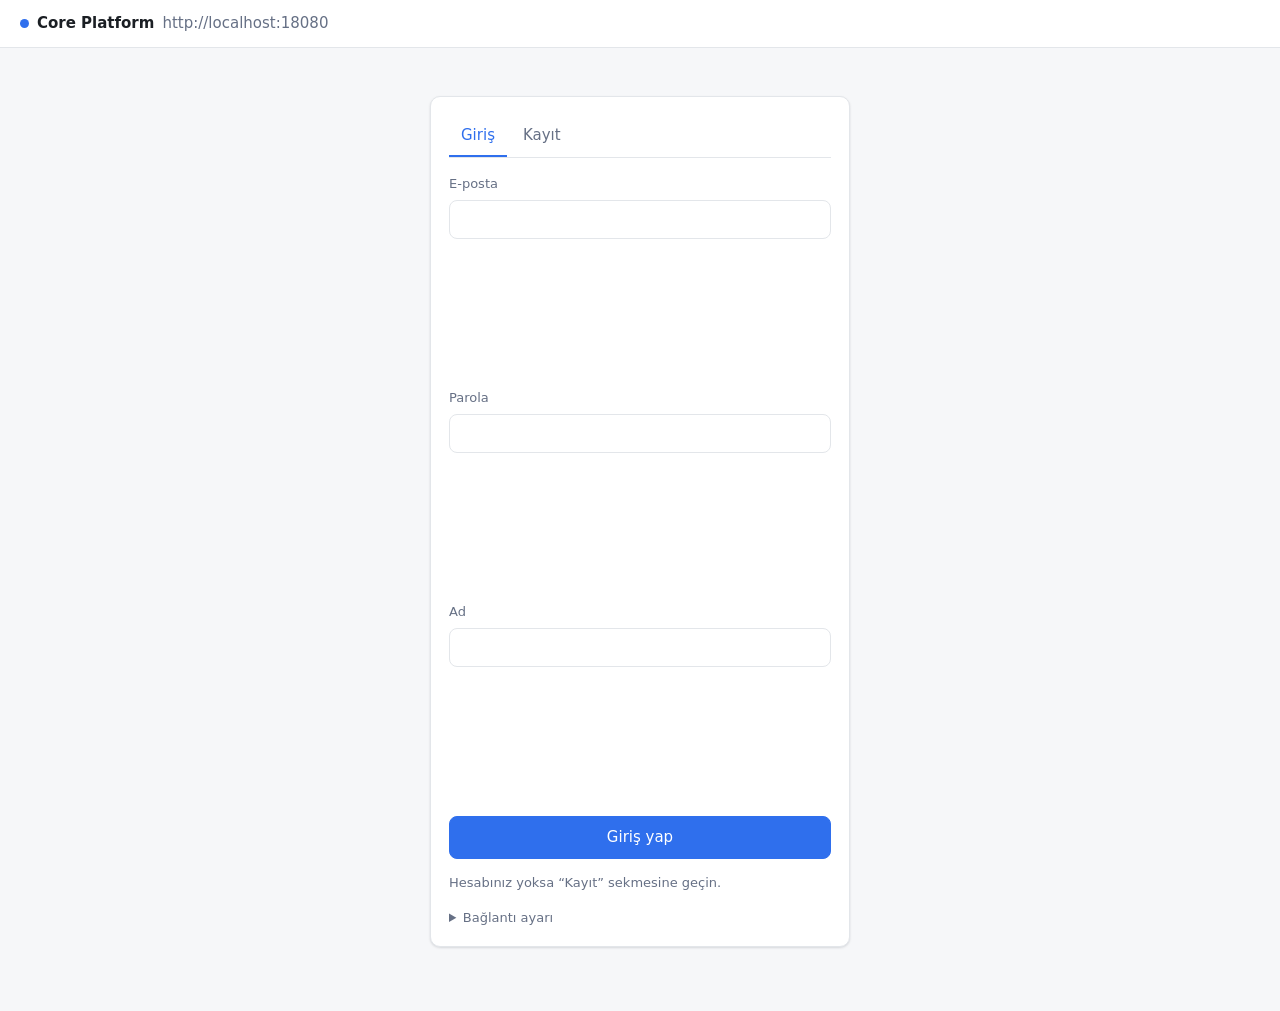
==== web/index.html @ a214d49a "feat(web): add a build-free administration UI Three static files and a browser. No package manager, " ====
<!doctype html>
<html lang="tr">
<head>
  <meta charset="utf-8">
  <meta name="viewport" content="width=device-width, initial-scale=1">
  <title>Core Platform — Yönetim</title>
  <link rel="stylesheet" href="styles.css">
</head>
<body>
  <header class="topbar">
    <div class="brand">
      <span class="dot" aria-hidden="true"></span>
      <strong>Core Platform</strong>
      <span class="muted" id="api-label"></span>
    </div>
    <div class="topbar-right">
      <span class="muted" id="whoami"></span>
      <button class="btn ghost" id="logout" hidden>Çıkış</button>
    </div>
  </header>

  <main>
    <!-- Login / register -->
    <section id="auth-view" class="card narrow" hidden>
      <div class="tabs" role="tablist">
        <button class="tab active" data-auth="login" role="tab">Giriş</button>
        <button class="tab" data-auth="register" role="tab">Kayıt</button>
      </div>

      <form id="auth-form" class="stack" novalidate>
        <label>
          E-posta
          <input type="email" name="email" autocomplete="username" required>
        </label>
        <label>
          Parola
          <input type="password" name="password" autocomplete="current-password" minlength="10" required>
        </label>
        <label class="register-only" hidden>
          Ad
          <input type="text" name="name" autocomplete="name">
        </label>
        <button class="btn primary" type="submit" id="auth-submit">Giriş yap</button>
        <p class="hint" id="auth-hint">Hesabınız yoksa “Kayıt” sekmesine geçin.</p>
      </form>

      <details class="advanced">
        <summary>Bağlantı ayarı</summary>
        <label>
          API adresi
          <input type="url" id="api-base" placeholder="http://localhost:18080">
        </label>
      </details>
    </section>

    <!-- Signed in -->
    <section id="app-view" hidden>
      <div class="card orgbar">
        <label class="grow">
          İşletme
          <select id="org-select"></select>
        </label>
        <button class="btn" id="new-org-toggle" type="button">+ Yeni işletme</button>
      </div>

      <form id="new-org-form" class="card stack" hidden>
        <div class="row">
          <label class="grow">
            Ad
            <input type="text" name="name" required placeholder="Örnek Kuaför">
          </label>
          <label class="grow">
            Slug
            <input type="text" name="slug" required placeholder="ornek-kuafor" pattern="[a-z0-9][a-z0-9-]*">
          </label>
        </div>
        <div class="row">
          <button class="btn primary" type="submit">Oluştur</button>
          <button class="btn ghost" type="button" id="new-org-cancel">Vazgeç</button>
        </div>
      </form>

      <div id="org-meta" class="card muted" hidden></div>

      <nav class="tabs tabs--main" id="tabs" hidden>
        <button class="tab active" data-tab="general" type="button">Genel</button>
        <button class="tab" data-tab="branches" type="button">Şubeler</button>
        <button class="tab" data-tab="members" type="button">Ekip</button>
        <button class="tab" data-tab="catalog" type="button">Katalog</button>
        <button class="tab" data-tab="notifications" type="button">Bildirimler</button>
      </nav>

      <div id="panel" class="panel"></div>
    </section>

    <div id="toast" class="toast" hidden></div>
  </main>

  <script src="app.js" type="module"></script>
</body>
</html>
---- web/styles.css ----
:root {
  --bg: #f6f7f9;
  --surface: #ffffff;
  --border: #e3e6ea;
  --text: #1b1f24;
  --muted: #667085;
  --accent: #2f6fed;
  --accent-dark: #2456be;
  --danger: #c8342b;
  --ok: #157f4b;
  --radius: 10px;
  --shadow: 0 1px 2px rgba(16, 24, 40, .06), 0 1px 3px rgba(16, 24, 40, .08);
}

* { box-sizing: border-box; }

body {
  margin: 0;
  background: var(--bg);
  color: var(--text);
  font: 15px/1.5 system-ui, -apple-system, "Segoe UI", Roboto, sans-serif;
}

h3 { margin: 0 0 12px; font-size: 15px; letter-spacing: .01em; }

/* ---------------------------------------------------------------- top bar */
.topbar {
  display: flex;
  align-items: center;
  justify-content: space-between;
  gap: 16px;
  padding: 12px 20px;
  background: var(--surface);
  border-bottom: 1px solid var(--border);
  position: sticky;
  top: 0;
  z-index: 10;
}

.brand { display: flex; align-items: center; gap: 8px; }
.brand .dot {
  width: 9px; height: 9px; border-radius: 50%;
  background: var(--accent);
}
.topbar-right { display: flex; align-items: center; gap: 12px; }

/* ------------------------------------------------------------------ layout */
main {
  max-width: 1080px;
  margin: 24px auto 64px;
  padding: 0 20px;
}

.card {
  background: var(--surface);
  border: 1px solid var(--border);
  border-radius: var(--radius);
  box-shadow: var(--shadow);
  padding: 18px;
}

.card.narrow { max-width: 420px; margin: 48px auto; }

.grid {
  display: grid;
  grid-template-columns: 1.4fr 1fr;
  gap: 16px;
  align-items: start;
}

@media (max-width: 840px) {
  .grid { grid-template-columns: 1fr; }
}

.stack { display: flex; flex-direction: column; gap: 14px; }
.stack > .card + .card { margin-top: 16px; }

.row { display: flex; gap: 12px; flex-wrap: wrap; align-items: flex-end; }
.grow { flex: 1 1 200px; }

.orgbar { display: flex; gap: 12px; align-items: flex-end; margin-bottom: 16px; }

/* ------------------------------------------------------------------ forms */
label {
  display: flex;
  flex-direction: column;
  gap: 6px;
  font-size: 13px;
  color: var(--muted);
  flex: 1 1 200px;
}

label.check {
  flex-direction: row;
  align-items: center;
  gap: 8px;
  color: var(--text);
  font-size: 14px;
}

input, select, textarea {
  font: inherit;
  color: var(--text);
  background: #fff;
  border: 1px solid var(--border);
  border-radius: 8px;
  padding: 9px 11px;
  width: 100%;
}

input:focus, select:focus, textarea:focus {
  outline: 2px solid rgba(47, 111, 237, .28);
  border-color: var(--accent);
}

input:disabled, select:disabled, textarea:disabled {
  background: #f3f4f6;
  color: var(--muted);
}

textarea { resize: vertical; }

/* ------------------------------------------------------------------ buttons */
.btn {
  font: inherit;
  border: 1px solid var(--border);
  background: #fff;
  color: var(--text);
  border-radius: 8px;
  padding: 9px 14px;
  cursor: pointer;
  white-space: nowrap;
}

.btn:hover { border-color: #cfd4db; }
.btn.primary { background: var(--accent); border-color: var(--accent); color: #fff; }
.btn.primary:hover { background: var(--accent-dark); }
.btn.ghost { background: transparent; }
.btn.danger { color: var(--danger); border-color: #f0c8c5; }
.btn.small { padding: 5px 9px; font-size: 13px; }
.btn:disabled { opacity: .55; cursor: not-allowed; }

/* -------------------------------------------------------------------- tabs */
.tabs {
  display: flex;
  gap: 4px;
  border-bottom: 1px solid var(--border);
  margin-bottom: 16px;
}

.tab {
  font: inherit;
  background: none;
  border: none;
  border-bottom: 2px solid transparent;
  padding: 9px 12px;
  cursor: pointer;
  color: var(--muted);
}

.tab:hover { color: var(--text); }
.tab.active { color: var(--accent); border-bottom-color: var(--accent); }

.tabs--main { margin: 0 0 16px; }

/* ------------------------------------------------------------------- table */
.table { width: 100%; border-collapse: collapse; }
.table th, .table td {
  text-align: left;
  padding: 10px 8px;
  border-bottom: 1px solid var(--border);
  vertical-align: middle;
}
.table th { font-size: 12px; text-transform: uppercase; letter-spacing: .04em; color: var(--muted); }
.table tr:last-child td { border-bottom: none; }
.table td.actions { display: flex; gap: 6px; justify-content: flex-end; }

/* ------------------------------------------------------------------- misc */
.muted { color: var(--muted); }
.small-text { font-size: 12px; }
.hint { margin: 0; font-size: 13px; color: var(--muted); }
.error { color: var(--danger); margin: 0 0 8px; }
.loading { padding: 24px; text-align: center; color: var(--muted); }

#org-meta {
  display: flex;
  gap: 18px;
  flex-wrap: wrap;
  margin-bottom: 16px;
  padding: 12px 18px;
  font-size: 13px;
}

.chips { display: flex; flex-wrap: wrap; gap: 6px; margin-bottom: 10px; }
.chip {
  font-size: 12px;
  background: #eef3ff;
  color: var(--accent-dark);
  border-radius: 999px;
  padding: 3px 9px;
}

.list { list-style: none; margin: 0; padding: 0; }
.list li { padding: 10px 0; border-bottom: 1px solid var(--border); }
.list li:last-child { border-bottom: none; }

.advanced { margin-top: 16px; font-size: 13px; color: var(--muted); }
.advanced summary { cursor: pointer; }
.advanced label { margin-top: 10px; }

/* ------------------------------------------------------------------ toast */
.toast {
  position: fixed;
  bottom: 24px;
  left: 50%;
  transform: translateX(-50%);
  padding: 11px 18px;
  border-radius: 8px;
  background: #23272f;
  color: #fff;
  box-shadow: 0 8px 24px rgba(16, 24, 40, .22);
  max-width: 90vw;
}
.toast.ok { background: var(--ok); }
.toast.error { background: var(--danger); }
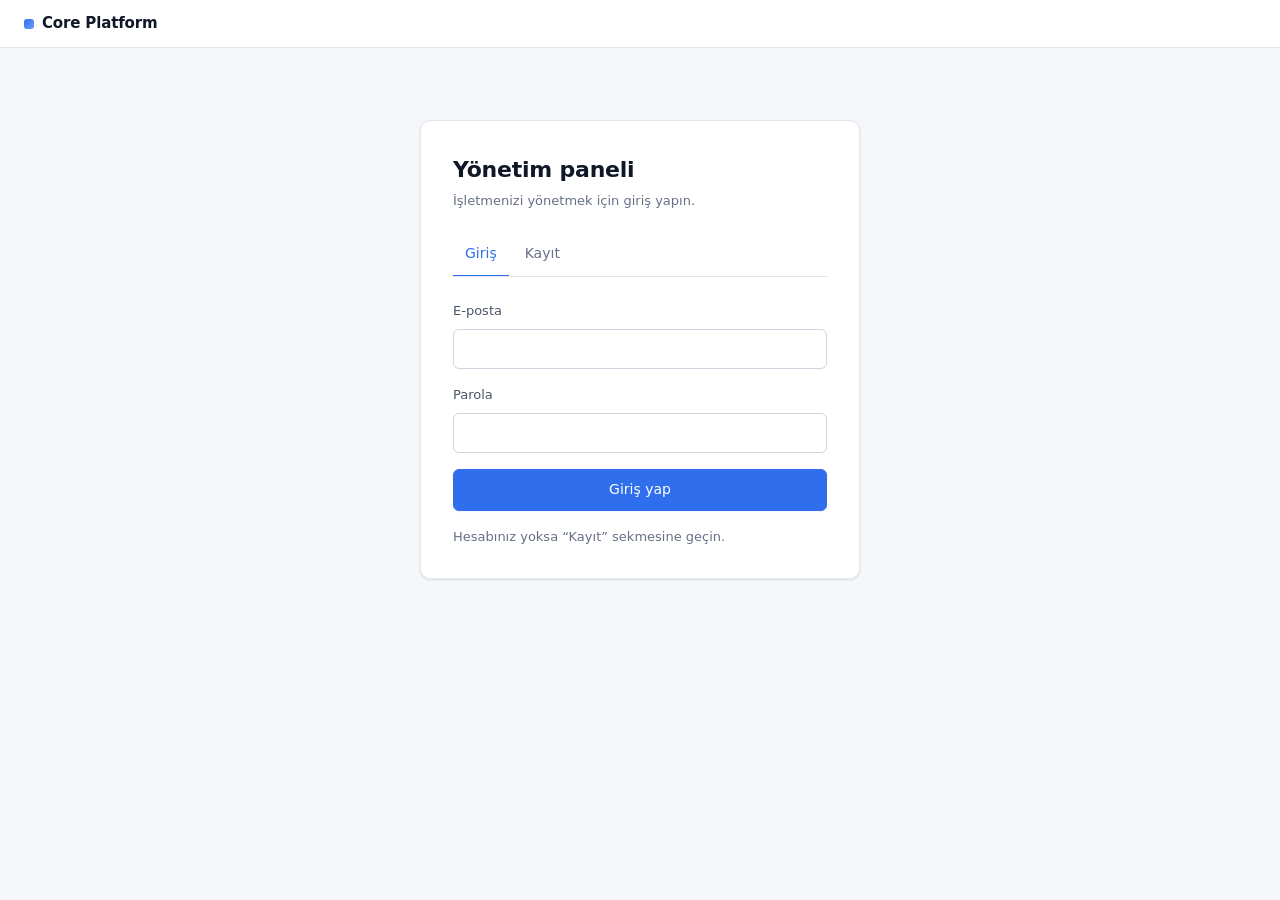
==== commit 211d8f1a: "feat(web): make the admin UI presentation-ready Five real defects surfaced the moment the panel was " ====
--- a/web/index.html
+++ b/web/index.html
@@ -4,33 +4,42 @@
   <meta charset="utf-8">
   <meta name="viewport" content="width=device-width, initial-scale=1">
   <title>Core Platform — Yönetim</title>
+  <meta name="description" content="İşletme, şube, ekip ve katalog yönetimi.">
+  <meta name="color-scheme" content="light">
+  <meta name="theme-color" content="#ffffff">
+  <link rel="icon" href="data:image/svg+xml,%3Csvg xmlns='http://www.w3.org/2000/svg' viewBox='0 0 32 32'%3E%3Crect width='32' height='32' rx='8' fill='%232f6fed'/%3E%3Cpath d='M10 21V11h4.2c2.6 0 4.3 1.2 4.3 3.3 0 1.5-.8 2.5-2.2 3l2.7 3.7h-2.8l-2.3-3.3H12V21z' fill='white'/%3E%3C/svg%3E">
   <link rel="stylesheet" href="styles.css">
 </head>
 <body>
+  <a class="skip-link" href="#main">İçeriğe geç</a>
+
   <header class="topbar">
     <div class="brand">
       <span class="dot" aria-hidden="true"></span>
       <strong>Core Platform</strong>
-      <span class="muted" id="api-label"></span>
+      <span class="muted" id="api-label" hidden></span>
     </div>
     <div class="topbar-right">
       <span class="muted" id="whoami"></span>
-      <button class="btn ghost" id="logout" hidden>Çıkış</button>
+      <button class="btn ghost" id="logout" type="button" hidden>Çıkış</button>
     </div>
   </header>
 
-  <main>
-    <!-- Login / register -->
-    <section id="auth-view" class="card narrow" hidden>
-      <div class="tabs" role="tablist">
-        <button class="tab active" data-auth="login" role="tab">Giriş</button>
-        <button class="tab" data-auth="register" role="tab">Kayıt</button>
+  <main id="main" tabindex="-1">
+    <!-- Signed out -->
+    <section id="auth-view" class="card narrow" hidden aria-labelledby="auth-title">
+      <h1 id="auth-title">Yönetim paneli</h1>
+      <p class="hint" style="margin: 4px 0 20px">İşletmenizi yönetmek için giriş yapın.</p>
+
+      <div class="tabs" role="tablist" aria-label="Giriş veya kayıt">
+        <button class="tab active" data-auth="login" role="tab" aria-selected="true" type="button">Giriş</button>
+        <button class="tab" data-auth="register" role="tab" aria-selected="false" type="button">Kayıt</button>
       </div>
 
       <form id="auth-form" class="stack" novalidate>
         <label>
           E-posta
-          <input type="email" name="email" autocomplete="username" required>
+          <input type="email" name="email" autocomplete="username" required inputmode="email" spellcheck="false">
         </label>
         <label>
           Parola
@@ -43,14 +52,6 @@
         <button class="btn primary" type="submit" id="auth-submit">Giriş yap</button>
         <p class="hint" id="auth-hint">Hesabınız yoksa “Kayıt” sekmesine geçin.</p>
       </form>
-
-      <details class="advanced">
-        <summary>Bağlantı ayarı</summary>
-        <label>
-          API adresi
-          <input type="url" id="api-base" placeholder="http://localhost:18080">
-        </label>
-      </details>
     </section>
 
     <!-- Signed in -->
@@ -60,18 +61,18 @@
           İşletme
           <select id="org-select"></select>
         </label>
-        <button class="btn" id="new-org-toggle" type="button">+ Yeni işletme</button>
+        <button class="btn" id="new-org-toggle" type="button" aria-expanded="false">+ Yeni işletme</button>
       </div>
 
-      <form id="new-org-form" class="card stack" hidden>
+      <form id="new-org-form" class="card stack" hidden aria-label="Yeni işletme">
         <div class="row">
           <label class="grow">
             Ad
-            <input type="text" name="name" required placeholder="Örnek Kuaför">
+            <input type="text" name="name" required placeholder="Örnek Kuaför" autocomplete="organization">
           </label>
           <label class="grow">
             Slug
-            <input type="text" name="slug" required placeholder="ornek-kuafor" pattern="[a-z0-9][a-z0-9-]*">
+            <input type="text" name="slug" required placeholder="ornek-kuafor" pattern="[a-z0-9][a-z0-9-]*" spellcheck="false">
           </label>
         </div>
         <div class="row">
@@ -82,18 +83,18 @@
 
       <div id="org-meta" class="card muted" hidden></div>
 
-      <nav class="tabs tabs--main" id="tabs" hidden>
-        <button class="tab active" data-tab="general" type="button">Genel</button>
-        <button class="tab" data-tab="branches" type="button">Şubeler</button>
-        <button class="tab" data-tab="members" type="button">Ekip</button>
-        <button class="tab" data-tab="catalog" type="button">Katalog</button>
-        <button class="tab" data-tab="notifications" type="button">Bildirimler</button>
+      <nav class="tabs tabs--main" id="tabs" role="tablist" aria-label="İşletme bölümleri" hidden>
+        <button class="tab active" data-tab="general" type="button" role="tab" aria-selected="true">Genel</button>
+        <button class="tab" data-tab="branches" type="button" role="tab" aria-selected="false">Şubeler</button>
+        <button class="tab" data-tab="members" type="button" role="tab" aria-selected="false">Ekip</button>
+        <button class="tab" data-tab="catalog" type="button" role="tab" aria-selected="false">Katalog</button>
+        <button class="tab" data-tab="notifications" type="button" role="tab" aria-selected="false">Bildirimler</button>
       </nav>
 
-      <div id="panel" class="panel"></div>
+      <div id="panel" class="panel" role="tabpanel" tabindex="-1"></div>
     </section>
 
-    <div id="toast" class="toast" hidden></div>
+    <div id="toast" class="toast" role="status" aria-live="polite" hidden></div>
   </main>
 
   <script src="app.js" type="module"></script>
--- a/web/styles.css
+++ b/web/styles.css
@@ -1,225 +1,597 @@
+/* Core Platform — administration UI.
+ *
+ * One stylesheet, no framework. Two rules shape everything here:
+ *
+ *   1. Every value comes from a token below. A colour or a spacing value that
+ *      does not have a name is a bug: it is the thing that later forces a
+ *      "just this one exception" and the design drifts.
+ *   2. Nothing is styled that cannot also be reached by keyboard or read by a
+ *      screen reader. Focus, disabled and hover states exist for every control.
+ */
+
 :root {
-  --bg: #f6f7f9;
+  /* Neutral ramp — used for text, borders and surfaces. */
+  --gray-25:  #fbfcfd;
+  --gray-50:  #f5f7fa;
+  --gray-100: #eef1f5;
+  --gray-200: #e2e7ee;
+  --gray-300: #cdd5e0;
+  --gray-500: #667085;
+  --gray-600: #4a5568;
+  --gray-900: #101828;
+
   --surface: #ffffff;
-  --border: #e3e6ea;
-  --text: #1b1f24;
-  --muted: #667085;
+  --bg: var(--gray-50);
+  --border: var(--gray-200);
+  --text: var(--gray-900);
+  --muted: var(--gray-500);
+
+  /* Accent: one hue for "act", one for "stop", one for "done". */
   --accent: #2f6fed;
-  --accent-dark: #2456be;
+  --accent-hover: #2456be;
+  --accent-soft: #eaf1ff;
   --danger: #c8342b;
+  --danger-soft: #fdf0ef;
   --ok: #157f4b;
+  --ok-soft: #eaf7f0;
+
+  /* Spacing scale: 4px base, so every gap is a multiple and nothing drifts. */
+  --s1: 4px;
+  --s2: 8px;
+  --s3: 12px;
+  --s4: 16px;
+  --s5: 24px;
+  --s6: 32px;
+  --s7: 48px;
+
+  --radius-sm: 6px;
   --radius: 10px;
-  --shadow: 0 1px 2px rgba(16, 24, 40, .06), 0 1px 3px rgba(16, 24, 40, .08);
+  --radius-lg: 16px;
+
+  --shadow-sm: 0 1px 2px rgba(16, 24, 40, .05);
+  --shadow: 0 1px 3px rgba(16, 24, 40, .08), 0 1px 2px rgba(16, 24, 40, .04);
+  --shadow-lg: 0 12px 32px rgba(16, 24, 40, .12);
+
+  --focus: 0 0 0 3px rgba(47, 111, 237, .28);
+
+  --font: system-ui, -apple-system, "Segoe UI", Roboto, "Helvetica Neue", sans-serif;
+  --mono: ui-monospace, SFMono-Regular, "Cascadia Mono", Menlo, monospace;
 }
 
 * { box-sizing: border-box; }
+
+/* `hidden` must win over the display values below. Without this a flex or
+ * inline-flex rule silently re-shows an element the markup hides, which is how
+ * a signed-out page ends up offering "Çıkış" and a register-only field appears
+ * in the login form. */
+[hidden] { display: none !important; }
+
+html { -webkit-text-size-adjust: 100%; }
 
 body {
   margin: 0;
   background: var(--bg);
   color: var(--text);
-  font: 15px/1.5 system-ui, -apple-system, "Segoe UI", Roboto, sans-serif;
-}
-
-h3 { margin: 0 0 12px; font-size: 15px; letter-spacing: .01em; }
-
-/* ---------------------------------------------------------------- top bar */
+  font: 15px/1.55 var(--font);
+  -webkit-font-smoothing: antialiased;
+}
+
+/* A keyboard user's first tab stop: jump past the header straight to content. */
+.skip-link {
+  position: absolute;
+  left: -9999px;
+  top: var(--s2);
+  z-index: 100;
+  background: var(--surface);
+  padding: var(--s2) var(--s4);
+  border-radius: var(--radius-sm);
+  box-shadow: var(--shadow-lg);
+}
+.skip-link:focus { left: var(--s4); }
+
+:focus-visible {
+  outline: none;
+  box-shadow: var(--focus);
+  border-radius: var(--radius-sm);
+}
+
+h1, h2, h3, h4 { margin: 0; font-weight: 600; letter-spacing: -.01em; }
+h1 { font-size: 22px; }
+h2 { font-size: 17px; }
+h3 { font-size: 15px; }
+p { margin: 0; }
+
+/* ------------------------------------------------------------------ top bar */
+
 .topbar {
   display: flex;
   align-items: center;
   justify-content: space-between;
-  gap: 16px;
-  padding: 12px 20px;
+  gap: var(--s4);
+  padding: var(--s3) var(--s5);
   background: var(--surface);
   border-bottom: 1px solid var(--border);
   position: sticky;
   top: 0;
-  z-index: 10;
-}
-
-.brand { display: flex; align-items: center; gap: 8px; }
+  z-index: 20;
+}
+
+.brand {
+  display: flex;
+  align-items: center;
+  gap: var(--s2);
+  font-size: 15px;
+}
+.brand strong { letter-spacing: -.01em; }
 .brand .dot {
-  width: 9px; height: 9px; border-radius: 50%;
-  background: var(--accent);
-}
-.topbar-right { display: flex; align-items: center; gap: 12px; }
-
-/* ------------------------------------------------------------------ layout */
+  width: 10px;
+  height: 10px;
+  border-radius: 3px;
+  background: linear-gradient(135deg, var(--accent), #6f9bff);
+  flex: none;
+}
+.brand .muted { font-size: 12px; font-family: var(--mono); }
+
+.topbar-right { display: flex; align-items: center; gap: var(--s3); min-width: 0; }
+.topbar-right .muted {
+  overflow: hidden;
+  text-overflow: ellipsis;
+  white-space: nowrap;
+  max-width: 220px;
+}
+
+/* ------------------------------------------------------------------- layout */
+
 main {
-  max-width: 1080px;
-  margin: 24px auto 64px;
-  padding: 0 20px;
+  max-width: 1120px;
+  margin: 0 auto;
+  padding: var(--s5) var(--s5) var(--s7);
 }
 
 .card {
   background: var(--surface);
   border: 1px solid var(--border);
   border-radius: var(--radius);
+  box-shadow: var(--shadow-sm);
+  padding: var(--s5);
+}
+
+.card.narrow {
+  max-width: 440px;
+  margin: var(--s7) auto;
+  padding: var(--s6);
   box-shadow: var(--shadow);
-  padding: 18px;
-}
-
-.card.narrow { max-width: 420px; margin: 48px auto; }
+}
+
+.stack { display: flex; flex-direction: column; gap: var(--s4); }
+.stack > .card + .card { margin-top: var(--s4); }
 
 .grid {
   display: grid;
-  grid-template-columns: 1.4fr 1fr;
-  gap: 16px;
+  grid-template-columns: 1.5fr 1fr;
+  gap: var(--s4);
   align-items: start;
 }
 
-@media (max-width: 840px) {
-  .grid { grid-template-columns: 1fr; }
-}
-
-.stack { display: flex; flex-direction: column; gap: 14px; }
-.stack > .card + .card { margin-top: 16px; }
-
-.row { display: flex; gap: 12px; flex-wrap: wrap; align-items: flex-end; }
-.grow { flex: 1 1 200px; }
-
-.orgbar { display: flex; gap: 12px; align-items: flex-end; margin-bottom: 16px; }
-
-/* ------------------------------------------------------------------ forms */
+.row {
+  display: flex;
+  gap: var(--s3);
+  flex-wrap: wrap;
+  align-items: flex-end;
+}
+
+.grow { flex: 1 1 220px; }
+
+/* -------------------------------------------------------------------- forms */
+
 label {
   display: flex;
   flex-direction: column;
-  gap: 6px;
+  gap: var(--s2);
   font-size: 13px;
-  color: var(--muted);
-  flex: 1 1 200px;
-}
+  font-weight: 500;
+  color: var(--gray-600);
+  flex: 0 1 auto;
+  min-width: 0;
+}
+
+/* Only a field inside a horizontal row needs to share space. A label in a
+ * vertical stack must size to its content: `flex: 1 1 200px` there would mean
+ * 200px of *height*, which is what once stretched a three-field form down the
+ * page. */
+.row > label { flex: 1 1 200px; }
+label.grow, .row > label.grow { flex: 1 1 220px; }
 
 label.check {
   flex-direction: row;
   align-items: center;
-  gap: 8px;
+  gap: var(--s2);
   color: var(--text);
   font-size: 14px;
+  font-weight: 400;
+  flex: 0 0 auto;
 }
 
 input, select, textarea {
   font: inherit;
+  font-weight: 400;
   color: var(--text);
-  background: #fff;
-  border: 1px solid var(--border);
-  border-radius: 8px;
+  background: var(--surface);
+  border: 1px solid var(--gray-300);
+  border-radius: var(--radius-sm);
   padding: 9px 11px;
   width: 100%;
-}
+  transition: border-color .12s ease, box-shadow .12s ease;
+}
+
+input::placeholder, textarea::placeholder { color: #98a2b3; }
+
+input:hover, select:hover, textarea:hover { border-color: #b6c0cd; }
 
 input:focus, select:focus, textarea:focus {
-  outline: 2px solid rgba(47, 111, 237, .28);
+  outline: none;
   border-color: var(--accent);
+  box-shadow: var(--focus);
 }
 
 input:disabled, select:disabled, textarea:disabled {
-  background: #f3f4f6;
+  background: var(--gray-100);
   color: var(--muted);
-}
-
-textarea { resize: vertical; }
+  cursor: not-allowed;
+}
+
+textarea { resize: vertical; min-height: 72px; }
+
+input[type="checkbox"] {
+  width: 16px;
+  height: 16px;
+  accent-color: var(--accent);
+  cursor: pointer;
+}
+
+select {
+  appearance: none;
+  background-image: url("data:image/svg+xml,%3Csvg xmlns='http://www.w3.org/2000/svg' width='12' height='8' viewBox='0 0 12 8'%3E%3Cpath fill='%23667085' d='M1.4 1.4 6 6l4.6-4.6L12 2.8 6 8.8 0 2.8z'/%3E%3C/svg%3E");
+  background-repeat: no-repeat;
+  background-position: right 11px center;
+  padding-right: 32px;
+}
 
 /* ------------------------------------------------------------------ buttons */
+
 .btn {
   font: inherit;
-  border: 1px solid var(--border);
-  background: #fff;
+  font-size: 14px;
+  font-weight: 500;
+  border: 1px solid var(--gray-300);
+  background: var(--surface);
   color: var(--text);
-  border-radius: 8px;
+  border-radius: var(--radius-sm);
   padding: 9px 14px;
   cursor: pointer;
   white-space: nowrap;
-}
-
-.btn:hover { border-color: #cfd4db; }
-.btn.primary { background: var(--accent); border-color: var(--accent); color: #fff; }
-.btn.primary:hover { background: var(--accent-dark); }
-.btn.ghost { background: transparent; }
-.btn.danger { color: var(--danger); border-color: #f0c8c5; }
-.btn.small { padding: 5px 9px; font-size: 13px; }
-.btn:disabled { opacity: .55; cursor: not-allowed; }
-
-/* -------------------------------------------------------------------- tabs */
+  display: inline-flex;
+  align-items: center;
+  justify-content: center;
+  gap: var(--s2);
+  transition: background-color .12s ease, border-color .12s ease, transform .05s ease;
+}
+
+.btn:hover { background: var(--gray-50); border-color: #b6c0cd; }
+.btn:active { transform: translateY(1px); }
+
+.btn.primary {
+  background: var(--accent);
+  border-color: var(--accent);
+  color: #fff;
+  box-shadow: var(--shadow-sm);
+}
+.btn.primary:hover { background: var(--accent-hover); border-color: var(--accent-hover); }
+
+.btn.ghost { background: transparent; border-color: transparent; color: var(--gray-600); }
+.btn.ghost:hover { background: var(--gray-100); border-color: transparent; }
+
+.btn.danger { color: var(--danger); border-color: #f0c8c5; background: var(--surface); }
+.btn.danger:hover { background: var(--danger-soft); border-color: #e3a9a4; }
+
+.btn.small { padding: 5px 10px; font-size: 13px; }
+
+.btn:disabled { opacity: .5; cursor: not-allowed; transform: none; }
+
+.btn[aria-busy="true"] { position: relative; color: transparent; }
+.btn[aria-busy="true"]::after {
+  content: "";
+  position: absolute;
+  width: 14px;
+  height: 14px;
+  border: 2px solid currentColor;
+  border-top-color: transparent;
+  border-radius: 50%;
+  color: #fff;
+  animation: spin .6s linear infinite;
+}
+@keyframes spin { to { transform: rotate(360deg); } }
+
+@media (prefers-reduced-motion: reduce) {
+  *, *::before, *::after { animation-duration: .01ms !important; transition-duration: .01ms !important; }
+}
+
+/* --------------------------------------------------------------------- tabs */
+
 .tabs {
   display: flex;
-  gap: 4px;
+  gap: var(--s1);
   border-bottom: 1px solid var(--border);
-  margin-bottom: 16px;
-}
+  margin-bottom: var(--s5);
+  overflow-x: auto;
+  scrollbar-width: none;
+}
+.tabs::-webkit-scrollbar { display: none; }
 
 .tab {
   font: inherit;
+  font-size: 14px;
+  font-weight: 500;
   background: none;
   border: none;
   border-bottom: 2px solid transparent;
-  padding: 9px 12px;
+  padding: var(--s3) var(--s3) calc(var(--s3) - 2px);
+  margin-bottom: -1px;
   cursor: pointer;
   color: var(--muted);
+  white-space: nowrap;
+  transition: color .12s ease, border-color .12s ease;
 }
 
 .tab:hover { color: var(--text); }
 .tab.active { color: var(--accent); border-bottom-color: var(--accent); }
 
-.tabs--main { margin: 0 0 16px; }
-
-/* ------------------------------------------------------------------- table */
-.table { width: 100%; border-collapse: collapse; }
-.table th, .table td {
+.tabs--main { margin: 0 0 var(--s5); }
+
+/* -------------------------------------------------------------------- table */
+
+.table { width: 100%; border-collapse: collapse; font-size: 14px; }
+.table th {
   text-align: left;
-  padding: 10px 8px;
+  padding: var(--s2) var(--s2);
   border-bottom: 1px solid var(--border);
+  font-size: 12px;
+  font-weight: 600;
+  /* No uppercase transform: Turkish "Şehir" would render as "ŞEHIR", because a
+   * case transform is locale-blind and turns İ→I. Letterspacing gives the same
+   * quiet-header effect without mangling the alphabet. */
+  letter-spacing: .02em;
+  color: var(--muted);
+  white-space: nowrap;
+}
+
+.table td {
+  text-align: left;
+  padding: var(--s3) var(--s2);
+  border-bottom: 1px solid var(--gray-100);
   vertical-align: middle;
 }
-.table th { font-size: 12px; text-transform: uppercase; letter-spacing: .04em; color: var(--muted); }
-.table tr:last-child td { border-bottom: none; }
-.table td.actions { display: flex; gap: 6px; justify-content: flex-end; }
-
-/* ------------------------------------------------------------------- misc */
+
+.table tbody tr:hover { background: var(--gray-25); }
+.table tbody tr:last-child td { border-bottom: none; }
+
+/* The actions cell holds buttons, so it must not be a flex container inside a
+ * table: a flex display on a td breaks the row's vertical alignment and makes
+ * the buttons drift above the text they act on. A flex wrapper inside the cell
+ * keeps both. */
+.table td.actions { text-align: right; }
+.table td.actions > .actions-inner {
+  display: flex;
+  gap: var(--s2);
+  justify-content: flex-end;
+  align-items: center;
+}
+
+.table td .cell-title { font-weight: 600; }
+.table td .cell-sub { font-size: 12px; color: var(--muted); }
+
+/* Below this width a five-column table cannot fit. The wrapper scrolls rather
+ * than squeezing cells into a wall of wrapped words — but it is labelled for a
+ * screen reader and gets a visible edge shadow, so a reader can tell there is
+ * more to the right instead of assuming the cut-off button is gone. */
+.table-wrap {
+  overflow-x: auto;
+  margin: calc(-1 * var(--s2));
+  padding: var(--s2);
+  -webkit-overflow-scrolling: touch;
+}
+
+/* --------------------------------------------------------------------- misc */
+
 .muted { color: var(--muted); }
 .small-text { font-size: 12px; }
-.hint { margin: 0; font-size: 13px; color: var(--muted); }
-.error { color: var(--danger); margin: 0 0 8px; }
-.loading { padding: 24px; text-align: center; color: var(--muted); }
-
+.hint { margin: 0; font-size: 13px; color: var(--muted); line-height: 1.5; }
+
+.error {
+  color: var(--danger);
+  margin: 0 0 var(--s2);
+  font-size: 13px;
+}
+
+.field-error {
+  font-size: 12px;
+  color: var(--danger);
+  font-weight: 400;
+}
+
+.loading {
+  padding: var(--s6);
+  text-align: center;
+  color: var(--muted);
+  font-size: 14px;
+}
+
+/* The org summary strip: metadata, not controls, so it is visibly quieter. */
 #org-meta {
   display: flex;
-  gap: 18px;
+  gap: var(--s5);
   flex-wrap: wrap;
-  margin-bottom: 16px;
-  padding: 12px 18px;
+  align-items: center;
+  margin-bottom: var(--s4);
+  padding: var(--s3) var(--s5);
   font-size: 13px;
-}
-
-.chips { display: flex; flex-wrap: wrap; gap: 6px; margin-bottom: 10px; }
+  background: var(--surface);
+}
+
+#org-meta .meta-name {
+  font-weight: 600;
+  font-size: 14px;
+  color: var(--text);
+}
+
+/* A label/value pair, not a sentence. `slug: x · durum: y` forces a reader to
+ * parse punctuation to find the boundary; two lines do it visually. */
+#org-meta .meta-item {
+  display: flex;
+  flex-direction: column;
+  gap: 1px;
+  min-width: 0;
+}
+
+#org-meta .meta-label {
+  font-size: 11px;
+  color: var(--muted);
+  letter-spacing: .02em;
+}
+
+.chips { display: flex; flex-wrap: wrap; gap: var(--s2); margin-bottom: var(--s3); }
+
 .chip {
   font-size: 12px;
-  background: #eef3ff;
-  color: var(--accent-dark);
+  font-family: var(--mono);
+  background: var(--accent-soft);
+  color: var(--accent-hover);
   border-radius: 999px;
-  padding: 3px 9px;
-}
+  padding: 3px 10px;
+}
+
+.mono { font-family: var(--mono); font-size: 12px; }
+
+/* A status badge: a word plus a colour, so the column can be scanned without
+ * reading every cell. Colour alone would fail for a colour-blind reader, so the
+ * text always carries the meaning. */
+.badge {
+  display: inline-block;
+  font-size: 12px;
+  font-weight: 500;
+  line-height: 1.6;
+  padding: 1px 9px;
+  border-radius: 999px;
+  background: var(--gray-100);
+  color: var(--gray-600);
+  white-space: nowrap;
+}
+.badge.ok { background: var(--ok-soft); color: var(--ok); }
+.badge.warn { background: #fef6e7; color: #96590a; }
+.badge.danger { background: var(--danger-soft); color: var(--danger); }
+.badge.muted { background: var(--gray-100); color: var(--muted); }
 
 .list { list-style: none; margin: 0; padding: 0; }
-.list li { padding: 10px 0; border-bottom: 1px solid var(--border); }
+.list li { padding: var(--s3) 0; border-bottom: 1px solid var(--gray-100); }
 .list li:last-child { border-bottom: none; }
 
-.advanced { margin-top: 16px; font-size: 13px; color: var(--muted); }
-.advanced summary { cursor: pointer; }
-.advanced label { margin-top: 10px; }
-
-/* ------------------------------------------------------------------ toast */
+.orgbar {
+  display: flex;
+  gap: var(--s3);
+  align-items: flex-end;
+  margin-bottom: var(--s4);
+}
+.orgbar label { max-width: 420px; }
+/* Empty states: an interface that says nothing looks broken. */
+.empty {
+  padding: var(--s6) var(--s4);
+  text-align: center;
+  color: var(--muted);
+  font-size: 14px;
+}
+.empty strong { display: block; color: var(--text); margin-bottom: var(--s1); }
+
+/* ----------------------------------------------------------------- settings */
+
+.advanced { margin-top: var(--s5); font-size: 13px; color: var(--muted); }
+.advanced summary { cursor: pointer; user-select: none; }
+.advanced summary:hover { color: var(--text); }
+.advanced label { margin-top: var(--s3); }
+
+/* ------------------------------------------------------------------- pager */
+
+.pager {
+  display: flex;
+  align-items: center;
+  justify-content: space-between;
+  gap: var(--s3);
+  margin-top: var(--s4);
+  padding-top: var(--s3);
+  border-top: 1px solid var(--gray-100);
+  flex-wrap: wrap;
+}
+
+/* -------------------------------------------------------------------- toast */
+
 .toast {
   position: fixed;
-  bottom: 24px;
+  bottom: var(--s5);
   left: 50%;
   transform: translateX(-50%);
-  padding: 11px 18px;
-  border-radius: 8px;
-  background: #23272f;
+  padding: var(--s3) var(--s5);
+  border-radius: var(--radius-sm);
+  background: var(--gray-900);
   color: #fff;
-  box-shadow: 0 8px 24px rgba(16, 24, 40, .22);
-  max-width: 90vw;
+  font-size: 14px;
+  box-shadow: var(--shadow-lg);
+  max-width: min(90vw, 460px);
+  z-index: 50;
+  animation: toast-in .16s ease-out;
 }
 .toast.ok { background: var(--ok); }
 .toast.error { background: var(--danger); }
+
+@keyframes toast-in {
+  from { opacity: 0; transform: translate(-50%, 8px); }
+  to   { opacity: 1; transform: translate(-50%, 0); }
+}
+
+/* ------------------------------------------------------------------ mobile */
+
+/* Mobile is not a shrunken desktop. Two changes matter: the tab strip scrolls
+ * horizontally with a fade at the edge (so the last tab is discoverable), and
+ * the metadata strip wraps into labelled rows instead of running off-screen. */
+@media (max-width: 860px) {
+  .grid { grid-template-columns: 1fr; }
+  main { padding: var(--s4) var(--s3) var(--s6); }
+  .card { padding: var(--s4); }
+  .card.narrow { margin: var(--s5) auto; padding: var(--s5); }
+  .topbar { padding: var(--s3) var(--s4); }
+  .topbar-right .muted { display: none; }
+  .orgbar { flex-wrap: wrap; }
+  .orgbar label { max-width: none; }
+  .orgbar .btn { width: 100%; }
+
+  #org-meta {
+    gap: var(--s3) var(--s4);
+    padding: var(--s3) var(--s4);
+    font-size: 12px;
+    align-items: flex-start;
+  }
+  #org-meta .meta-name { flex: 1 1 100%; font-size: 13px; }
+  #org-meta .meta-item { flex: 1 1 45%; }
+
+  .tabs {
+    /* A hard stop would look like the list ends there; the mask fades the last
+     * item so it reads as "scrollable". */
+    mask-image: linear-gradient(to right, #000 calc(100% - 24px), transparent);
+    -webkit-mask-image: linear-gradient(to right, #000 calc(100% - 24px), transparent);
+    padding-right: var(--s5);
+  }
+
+  /* Tables scroll inside their card; the card itself must not grow wider than
+   * the viewport, which is what made the page pan sideways. */
+  .table-wrap { max-width: 100%; }
+  .table { min-width: 640px; }
+  .table td, .table th { padding: var(--s2) var(--s2); }
+}
